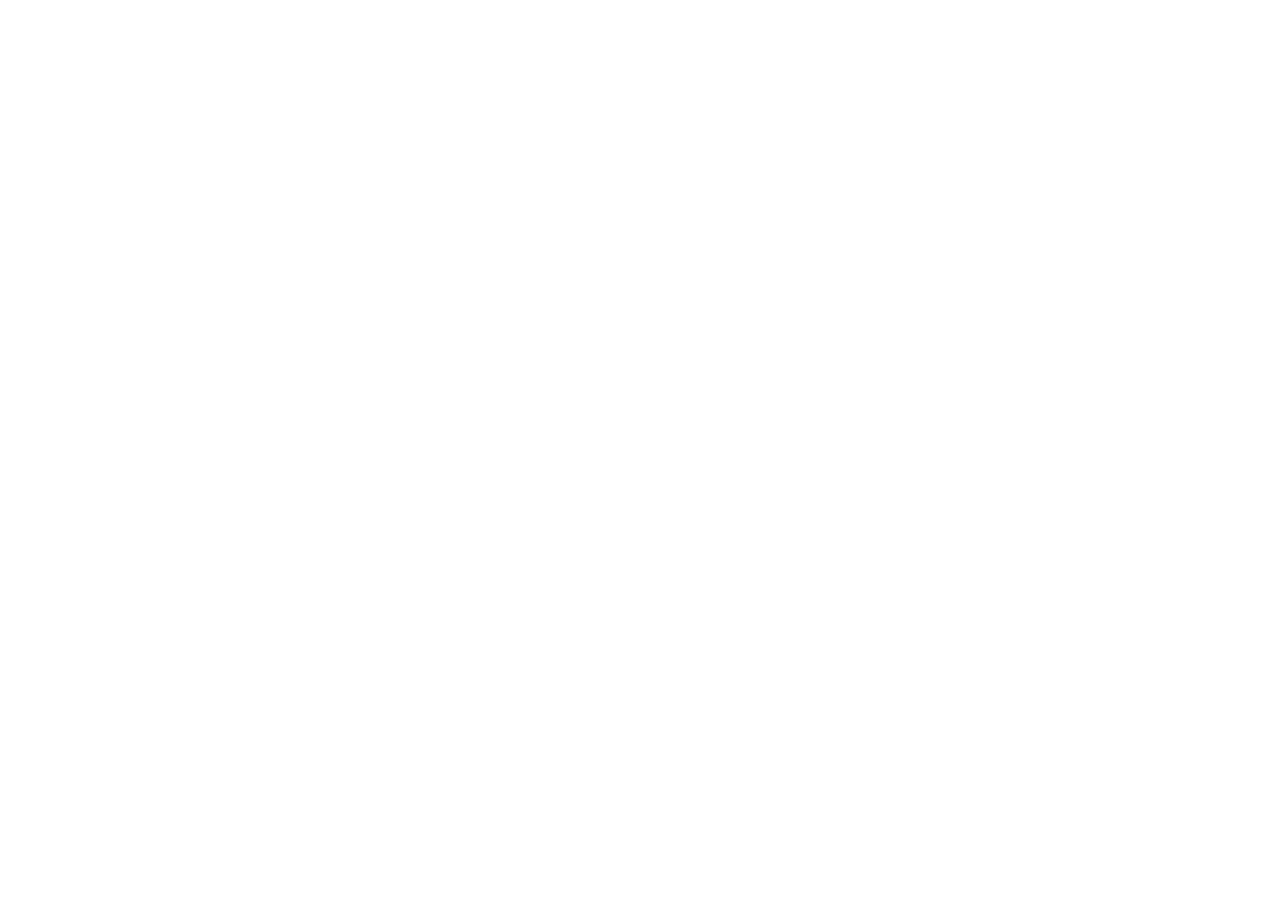
==== slides/index.html @ 3f1c53b5 "Deploying to gh-pages from @ gciatto/slides-2024-tomforde-ce@8ab386ea7d03ab03eebb7ab297c263ded383c00" ====
<!DOCTYPE html><html lang="en-us"><head>
    <title>https://danysk.github.io/slides-2023-asmecc/</title>
    <link rel="canonical" href="https://danysk.github.io/slides-2023-asmecc/">
    <meta name="robots" content="noindex">
    <meta charset="utf-8">
    <meta http-equiv="refresh" content="0; url=https://danysk.github.io/slides-2023-asmecc/">
  </head>
<body>
</body></html>
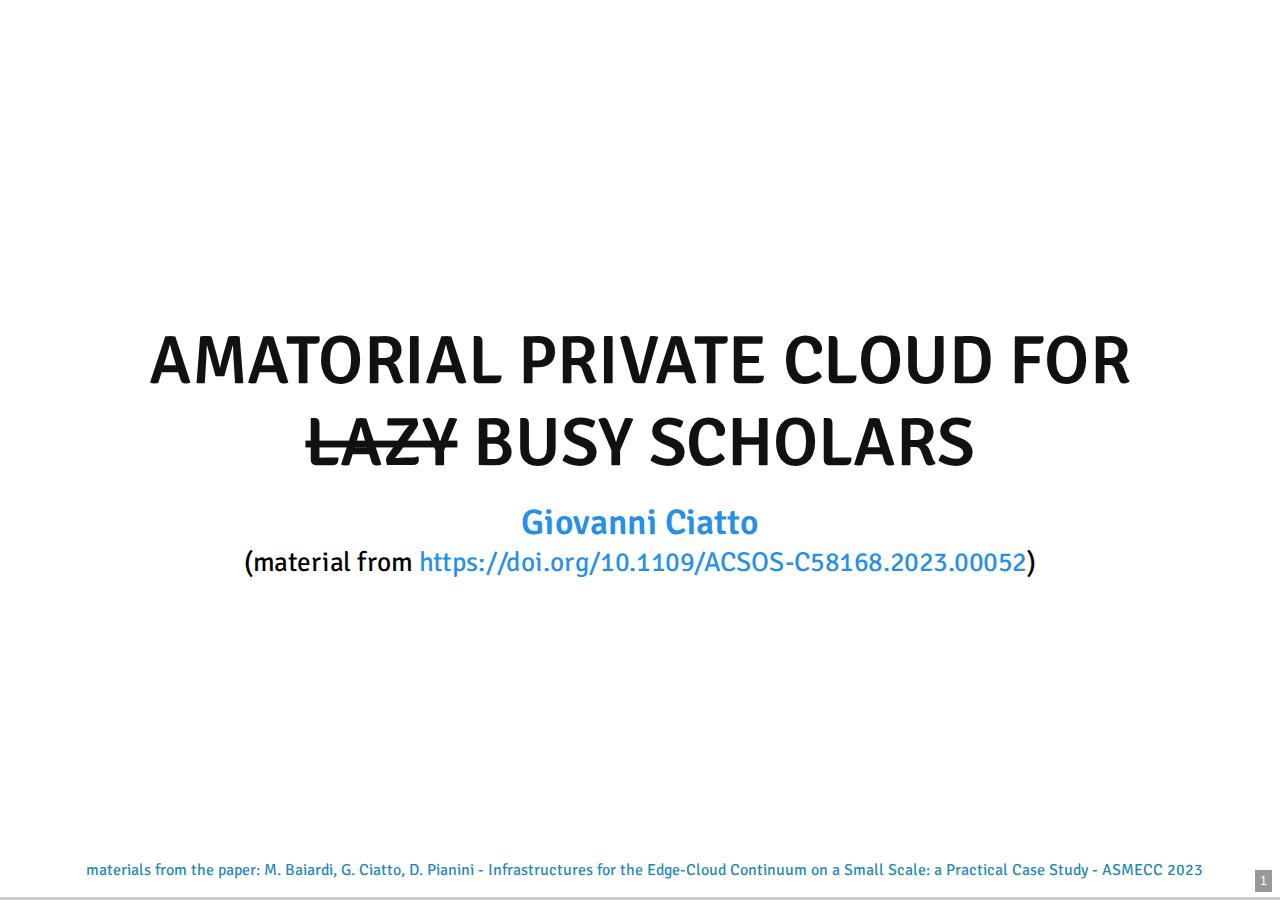
==== commit 1bb1798c: "Deploying to gh-pages from @ gciatto/slides-2024-tomforde-ce@13dd180560bae9133933a305989f6455ad596d7" ====
--- a/slides/index.html
+++ b/slides/index.html
@@ -1,9 +1,9 @@
-<!DOCTYPE html><html lang="en-us"><head>
-    <title>https://danysk.github.io/slides-2023-asmecc/</title>
-    <link rel="canonical" href="https://danysk.github.io/slides-2023-asmecc/">
+<!DOCTYPE html><html lang="en-gb"><head>
+    <title>https://gciatto.github.io/slides-2024-tomforde-ce/</title>
+    <link rel="canonical" href="https://gciatto.github.io/slides-2024-tomforde-ce/">
     <meta name="robots" content="noindex">
     <meta charset="utf-8">
-    <meta http-equiv="refresh" content="0; url=https://danysk.github.io/slides-2023-asmecc/">
+    <meta http-equiv="refresh" content="0; url=https://gciatto.github.io/slides-2024-tomforde-ce/">
   </head>
 <body>
 </body></html>